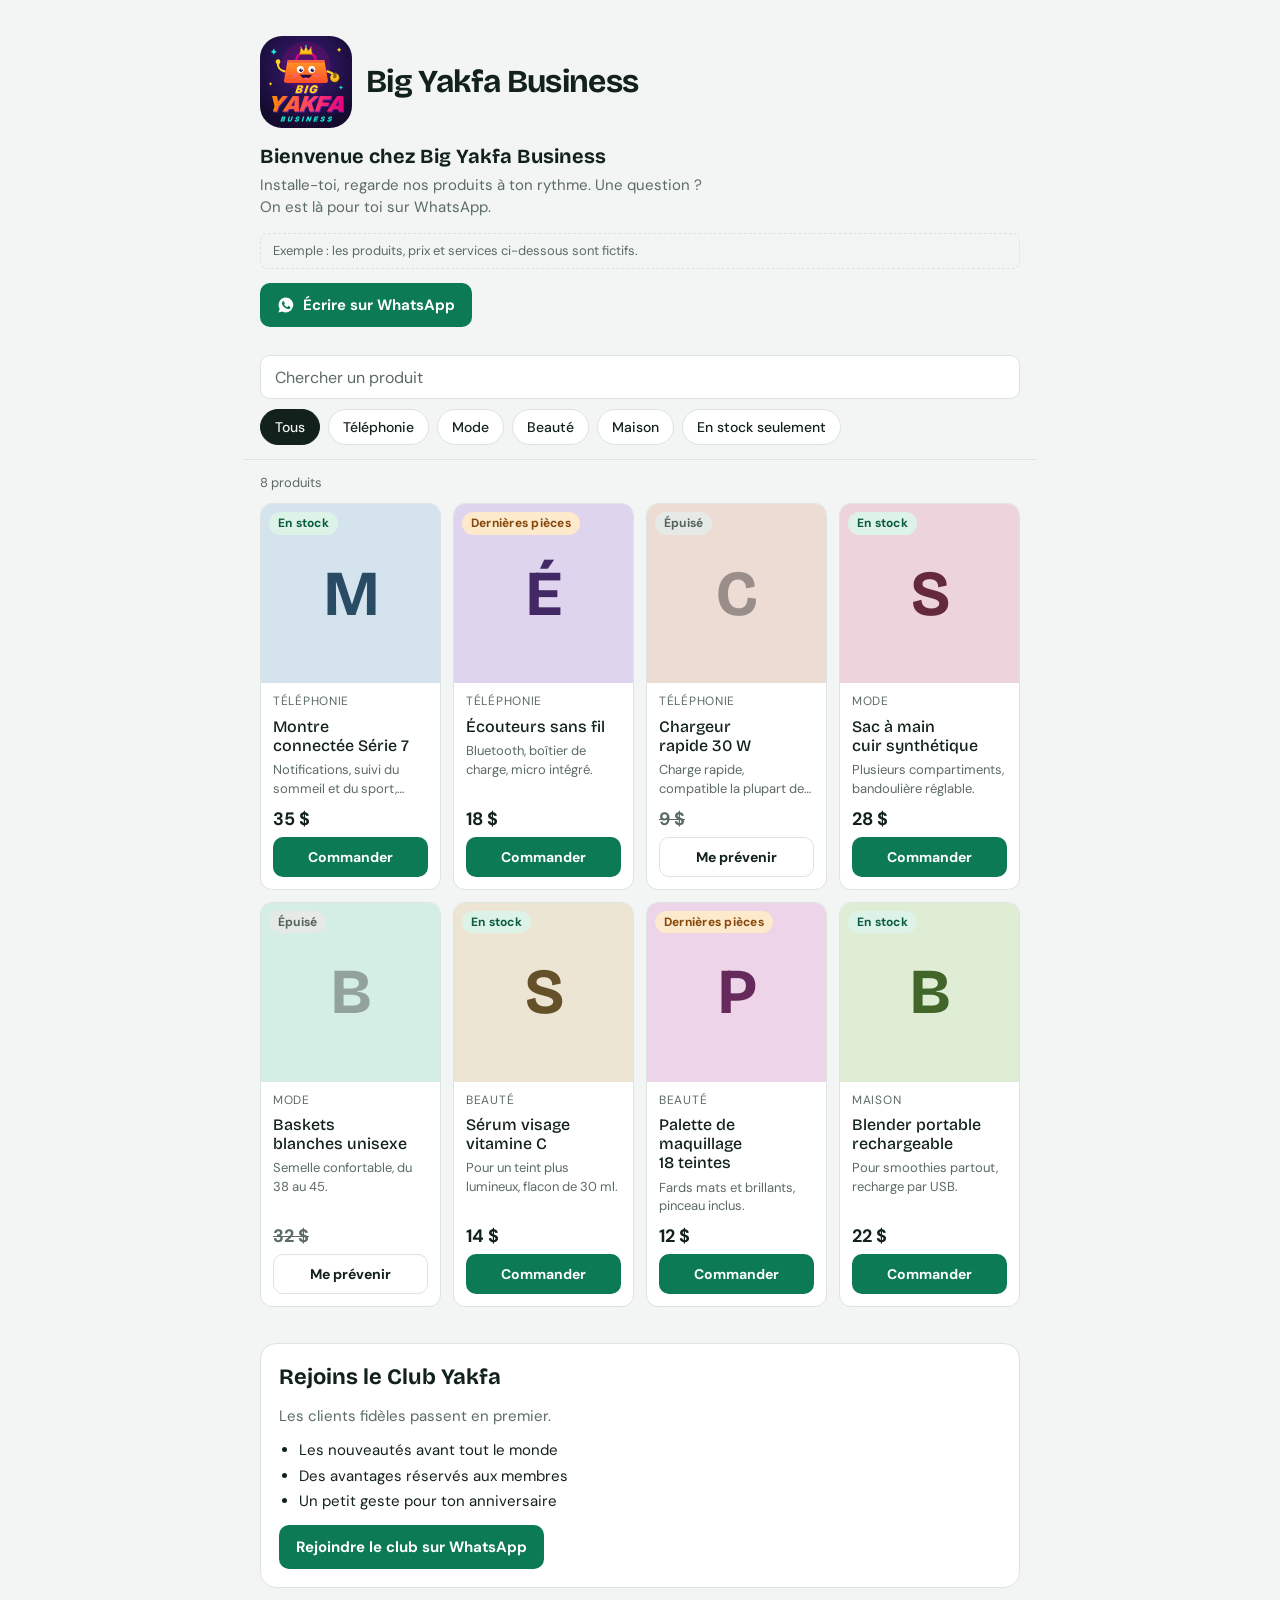
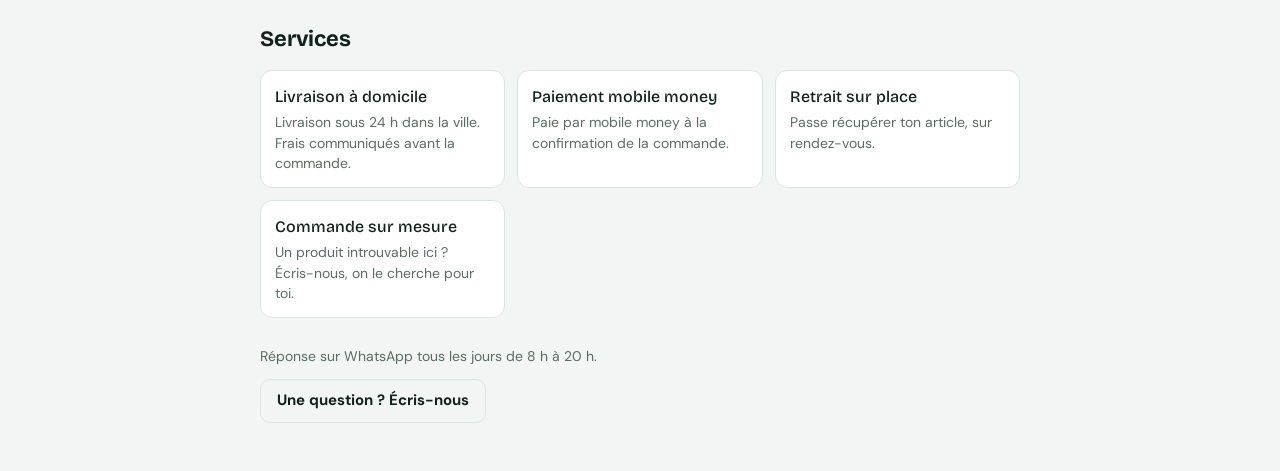
==== index.html @ 518c6dfe "Add files via upload" ====
<!doctype html>
<html lang="fr">
<head>
<meta charset="utf-8">
<meta name="viewport" content="width=device-width, initial-scale=1, viewport-fit=cover">
<title>Big Yakfa Business</title>
<meta name="description" content="Catalogue Big Yakfa Business : produits, prix et disponibilités. Commande directement sur WhatsApp.">
<link rel="icon" type="image/svg+xml" href="logo.svg">
<link rel="preconnect" href="https://fonts.googleapis.com">
<link rel="preconnect" href="https://fonts.gstatic.com" crossorigin>
<link rel="stylesheet" href="https://fonts.googleapis.com/css2?family=Bricolage+Grotesque:opsz,wght@12..96,500;12..96,700&family=DM+Sans:wght@400;500;700&display=swap">
<link rel="stylesheet" href="style.css">
</head>
<body>
<div class="wrap">
  <header class="top">
    <div class="brand">
      <img class="logo" src="logo.svg" alt="Logo Big Yakfa Business" width="92" height="92">
      <h1 class="shop" id="shopName">Big Yakfa Business</h1>
    </div>
    <div class="welcome">
      <h2 id="welcomeTitle"></h2>
      <p id="welcomeText"></p>
    </div>
    <p class="example-note" id="exampleNote" hidden>Exemple : les produits, prix et services ci-dessous sont fictifs.</p>
    <a class="btn wide" id="waMain" href="#" target="_blank" rel="noopener">
      <svg viewBox="0 0 24 24" aria-hidden="true"><path d="M12.04 2a9.9 9.9 0 0 0-8.47 15.03L2 22l5.1-1.34A9.9 9.9 0 1 0 12.04 2Zm5.8 14.07c-.25.7-1.45 1.34-2 1.4-.52.06-1 .25-3.36-.7-2.84-1.13-4.64-4.04-4.78-4.23-.14-.19-1.14-1.52-1.14-2.9s.72-2.06.98-2.34c.25-.28.55-.35.74-.35h.53c.17 0 .4-.06.62.48.23.55.78 1.9.85 2.04.07.14.11.3.02.49-.09.19-.14.3-.28.46-.14.17-.29.37-.41.5-.14.14-.28.29-.12.57.16.28.72 1.19 1.55 1.93 1.06.95 1.96 1.24 2.24 1.38.28.14.44.12.6-.07.17-.19.7-.82.89-1.1.19-.28.37-.23.63-.14.26.09 1.65.78 1.93.92.28.14.47.21.54.33.07.12.07.68-.18 1.38Z"/></svg>
      Écrire sur WhatsApp
    </a>
  </header>

  <div class="bar">
    <input class="search" id="q" type="search" placeholder="Chercher un produit" autocomplete="off" aria-label="Chercher un produit">
    <div class="chips" id="chips" role="group" aria-label="Filtres"></div>
  </div>

  <p class="count" id="count" aria-live="polite"></p>
  <main class="grid" id="grid"><p class="empty">Chargement du catalogue…</p></main>

  <section class="club" id="club" aria-labelledby="clubTitle" hidden>
    <h2 id="clubTitle"></h2>
    <p id="clubText"></p>
    <ul class="perks" id="clubPerks"></ul>
    <a class="btn wide" id="waClub" href="#" target="_blank" rel="noopener"></a>
  </section>

  <section class="services" id="services" aria-labelledby="svcTitle" hidden>
    <h2 id="svcTitle">Services</h2>
    <ul class="svc-list" id="svcList"></ul>
  </section>

  <footer class="foot">
    <p id="hours"></p>
    <a class="btn ghost wide" id="waFoot" href="#" target="_blank" rel="noopener">Une question ? Écris-nous</a>
  </footer>
</div>

<script src="data.js"></script>
<script src="app.js"></script>
</body>
</html>
---- style.css ----
/* Layout: single column shell, sticky search + filters, product grid, services block. Owner-only management sheet and bottom bar. */
:root {
  --bg: #F2F5F3;
  --surface: #FFFFFF;
  --fg: #12211B;
  --muted: #5B6B63;
  --line: #DCE4DF;
  --accent: #0B7A55;
  --accent-fg: #FFFFFF;
  --danger: #B3361F;
  --ok-bg: #DDF3E8;
  --ok-fg: #0A5C40;
  --low-bg: #FDE9CC;
  --low-fg: #85470A;
  --out-bg: #E5EAE7;
  --out-fg: #55635B;
  --tile-bg-l: 88%;
  --tile-fg-l: 28%;
  --font-display: "Bricolage Grotesque", "Segoe UI", system-ui, sans-serif;
  --font-body: "DM Sans", "Segoe UI", system-ui, sans-serif;
}
@media (prefers-color-scheme: dark) {
  :root:not([data-theme="light"]) {
    --bg: #0F1714;
    --surface: #17221D;
    --fg: #E8F0EC;
    --muted: #9DB0A6;
    --line: #26352E;
    --accent: #2FBF8A;
    --accent-fg: #06241A;
    --danger: #F0705A;
    --ok-bg: #16392B;
    --ok-fg: #8FE3BE;
    --low-bg: #43300F;
    --low-fg: #F5C47A;
    --out-bg: #25302A;
    --out-fg: #A3B3AA;
    --tile-bg-l: 22%;
    --tile-fg-l: 78%;
    color-scheme: dark;
  }
}
:root[data-theme="dark"] {
  --bg: #0F1714;
  --surface: #17221D;
  --fg: #E8F0EC;
  --muted: #9DB0A6;
  --line: #26352E;
  --accent: #2FBF8A;
  --accent-fg: #06241A;
  --danger: #F0705A;
  --ok-bg: #16392B;
  --ok-fg: #8FE3BE;
  --low-bg: #43300F;
  --low-fg: #F5C47A;
  --out-bg: #25302A;
  --out-fg: #A3B3AA;
  --tile-bg-l: 22%;
  --tile-fg-l: 78%;
  color-scheme: dark;
}

*, *::before, *::after { box-sizing: border-box; }
body {
  background: var(--bg);
  color: var(--fg);
  font-family: var(--font-body);
  font-size: 15px;
  line-height: 1.45;
  padding-inline: 16px;
  padding-block: 0 40px;
}
.wrap { max-width: 760px; margin-inline: auto; }
h1, h2, h3 { font-family: var(--font-display); text-wrap: balance; margin: 0; }
a { color: inherit; }
:focus-visible { outline: 3px solid var(--accent); outline-offset: 2px; }
.sr { position: absolute; width: 1px; height: 1px; overflow: hidden; clip: rect(0 0 0 0); white-space: nowrap; }

/* header */
.top { padding-block: 28px 18px; display: flex; flex-direction: column; gap: 14px; }
.shop { font-family: var(--font-display); font-weight: 700; font-size: 32px; line-height: 1.05; letter-spacing: -0.02em; overflow-wrap: anywhere; }
.tagline { color: var(--muted); margin: 0; max-width: 46ch; }
.example-note {
  margin: 0; padding: 8px 12px; border: 1px dashed var(--line); border-radius: 8px;
  color: var(--muted); font-size: 13px;
}
.btn {
  display: inline-flex; align-items: center; justify-content: center; gap: 8px;
  min-height: 44px; padding: 0 16px; border-radius: 10px; border: 1px solid transparent;
  font: 700 15px/1 var(--font-body); text-decoration: none; cursor: pointer;
  background: var(--accent); color: var(--accent-fg);
}
.btn.ghost { background: transparent; color: var(--fg); border-color: var(--line); }
.btn.danger { background: transparent; color: var(--danger); border-color: var(--danger); }
.btn.danger.armed { background: var(--danger); color: var(--bg); }
.btn.wide { align-self: flex-start; }
.btn.small { min-height: 40px; padding: 0 12px; font-size: 14px; }
.btn[disabled] { opacity: 0.5; cursor: default; }
.btn svg { width: 18px; height: 18px; flex: none; fill: currentColor; }

/* sticky toolbar */
.bar {
  position: sticky; top: env(safe-area-inset-top, 0px); z-index: 5;
  background: var(--bg); padding-block: 10px 12px; margin-inline: -16px; padding-inline: 16px;
  border-bottom: 1px solid var(--line);
  display: flex; flex-direction: column; gap: 10px;
}
.search, .field input, .field textarea {
  width: 100%; min-height: 44px; padding: 0 14px; border-radius: 10px;
  border: 1px solid var(--line); background: var(--surface); color: var(--fg);
  font: 400 16px var(--font-body);
}
.field textarea { padding-block: 10px; min-height: 72px; resize: vertical; }
.search::placeholder, .field input::placeholder { color: var(--muted); }
.chips { display: flex; gap: 8px; overflow-x: auto; padding-bottom: 2px; scrollbar-width: none; }
.chips::-webkit-scrollbar { display: none; }
.chip {
  flex: none; min-height: 36px; padding: 0 14px; border-radius: 999px;
  border: 1px solid var(--line); background: var(--surface); color: var(--fg);
  font: 500 14px var(--font-body); cursor: pointer;
}
.chip[aria-pressed="true"] { background: var(--fg); color: var(--bg); border-color: var(--fg); }
.chip.stock[aria-pressed="true"] { background: var(--accent); color: var(--accent-fg); border-color: var(--accent); }
.count { color: var(--muted); font-size: 13px; margin: 14px 0 10px; }

/* grid */
.grid { display: grid; grid-template-columns: repeat(auto-fill, minmax(160px, 1fr)); gap: 12px; }
.card {
  background: var(--surface); border: 1px solid var(--line); border-radius: 12px;
  overflow: hidden; display: flex; flex-direction: column; min-width: 0;
}
.tile {
  position: relative; aspect-ratio: 1 / 1; max-width: 100%; overflow: hidden;
  display: grid; place-items: center;
  background: hsl(var(--h, 150) 42% var(--tile-bg-l));
  color: hsl(var(--h, 150) 42% var(--tile-fg-l));
}
.tile b { font: 700 64px/1 var(--font-display); letter-spacing: -0.03em; }
.tile img { width: 100%; height: 100%; object-fit: cover; display: block; }
.card.out .tile img, .card.out .tile b { filter: grayscale(0.9); opacity: 0.5; }
.badge {
  position: absolute; left: 8px; top: 8px; padding: 4px 9px; border-radius: 999px;
  font: 700 12px/1.2 var(--font-body); letter-spacing: 0.02em;
}
.badge.ok { background: var(--ok-bg); color: var(--ok-fg); }
.badge.low { background: var(--low-bg); color: var(--low-fg); }
.badge.out { background: var(--out-bg); color: var(--out-fg); }
.info { padding: 10px 12px 12px; display: flex; flex-direction: column; gap: 6px; flex: 1; }
.cat { font-size: 12px; color: var(--muted); text-transform: uppercase; letter-spacing: 0.06em; overflow-wrap: anywhere; }
.name { font-family: var(--font-display); font-weight: 500; font-size: 16px; line-height: 1.2; overflow-wrap: anywhere; }
.price { font: 700 18px var(--font-body); font-variant-numeric: tabular-nums; margin-top: auto; padding-top: 2px; }
.stocknote { font-size: 13px; color: var(--muted); font-variant-numeric: tabular-nums; }
.card.out .price { color: var(--muted); text-decoration: line-through; text-decoration-thickness: 1px; }
.card .btn { min-height: 40px; font-size: 14px; width: 100%; }
.empty { grid-column: 1 / -1; padding: 32px 8px; text-align: center; color: var(--muted); }

/* services */
.services { margin-top: 36px; display: flex; flex-direction: column; gap: 14px; }
.services h2 { font-size: 22px; }
.svc-list { display: grid; grid-template-columns: repeat(auto-fit, minmax(210px, 1fr)); gap: 12px; margin: 0; padding: 0; list-style: none; }
.svc { background: var(--surface); border: 1px solid var(--line); border-radius: 12px; padding: 14px; min-width: 0; }
.svc h3 { font-size: 16px; font-weight: 500; margin-bottom: 4px; overflow-wrap: anywhere; }
.svc p { margin: 0; color: var(--muted); font-size: 14px; overflow-wrap: anywhere; }
.foot { margin-top: 28px; display: flex; flex-direction: column; gap: 12px; color: var(--muted); font-size: 14px; }
.foot p { margin: 0; }

@media (prefers-reduced-motion: no-preference) {
  .btn, .chip { transition: transform .12s ease; }
  .btn:active, .chip:active { transform: scale(.97); }
}

/* Big Yakfa Business : marque, bienvenue, description produit, club */
.brand { display: flex; align-items: center; gap: 14px; }
.logo { width: 92px; height: 92px; border-radius: 22px; flex: none; display: block; }
.welcome { display: flex; flex-direction: column; gap: 4px; }
.welcome h2 { font-size: 20px; }
.welcome p { margin: 0; color: var(--muted); max-width: 46ch; }
.desc { margin: 0; font-size: 13px; color: var(--muted); display: -webkit-box; -webkit-line-clamp: 2; -webkit-box-orient: vertical; overflow: hidden; overflow-wrap: anywhere; }
.club { margin-top: 36px; background: var(--surface); border: 1px solid var(--line); border-radius: 16px; padding: 18px; display: flex; flex-direction: column; gap: 12px; }
.club h2 { font-size: 22px; }
.club p { margin: 0; color: var(--muted); }
.perks { margin: 0; padding-left: 20px; display: flex; flex-direction: column; gap: 4px; }
.fail { padding: 40px 8px; text-align: center; color: var(--muted); }
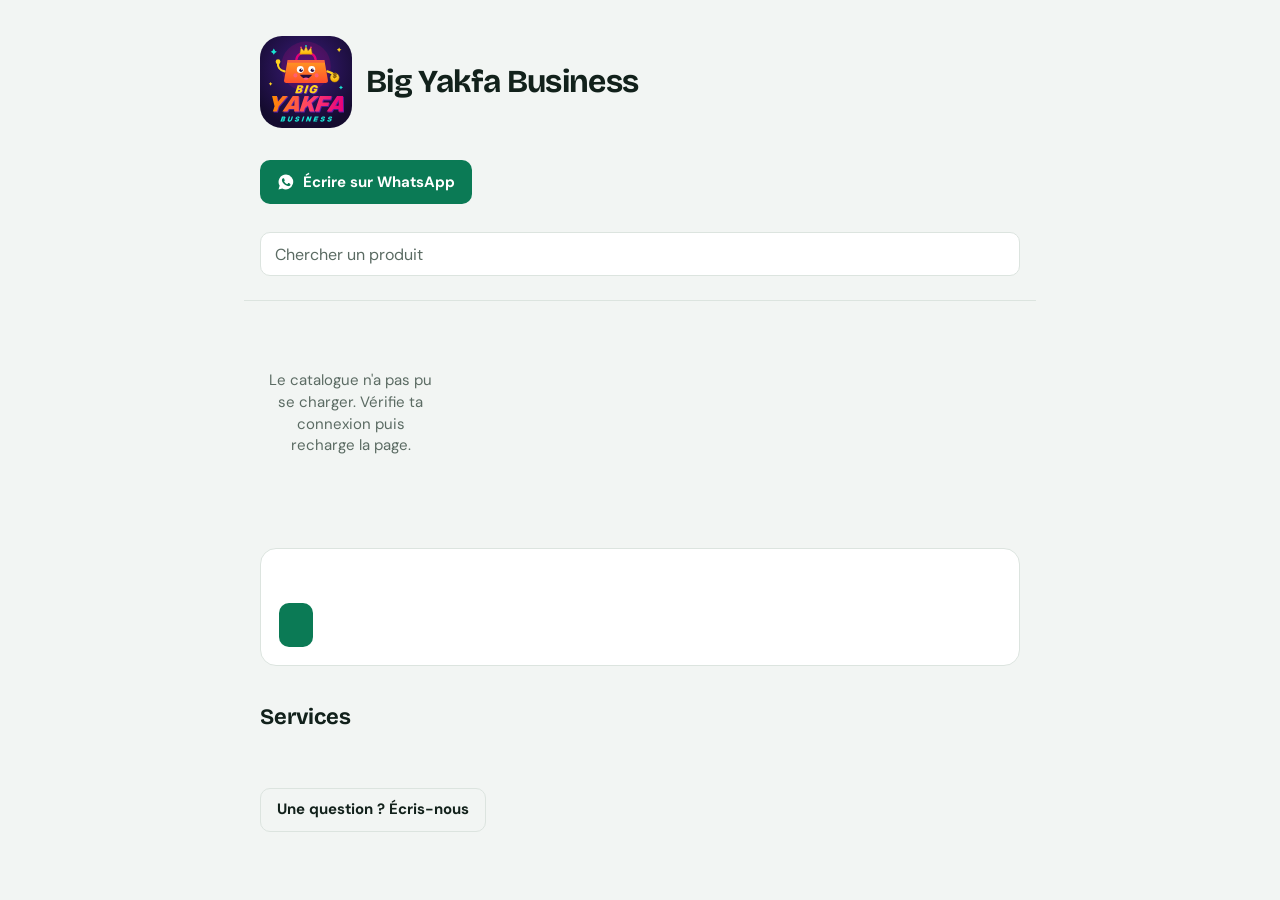
==== commit 078b2f63: "Rename index-1.html to index.html" ====
--- a/index.html
+++ b/index.html
@@ -55,6 +55,7 @@
   </footer>
 </div>
 
+<script src="config.js"></script>
 <script src="data.js"></script>
 <script src="app.js"></script>
 </body>
